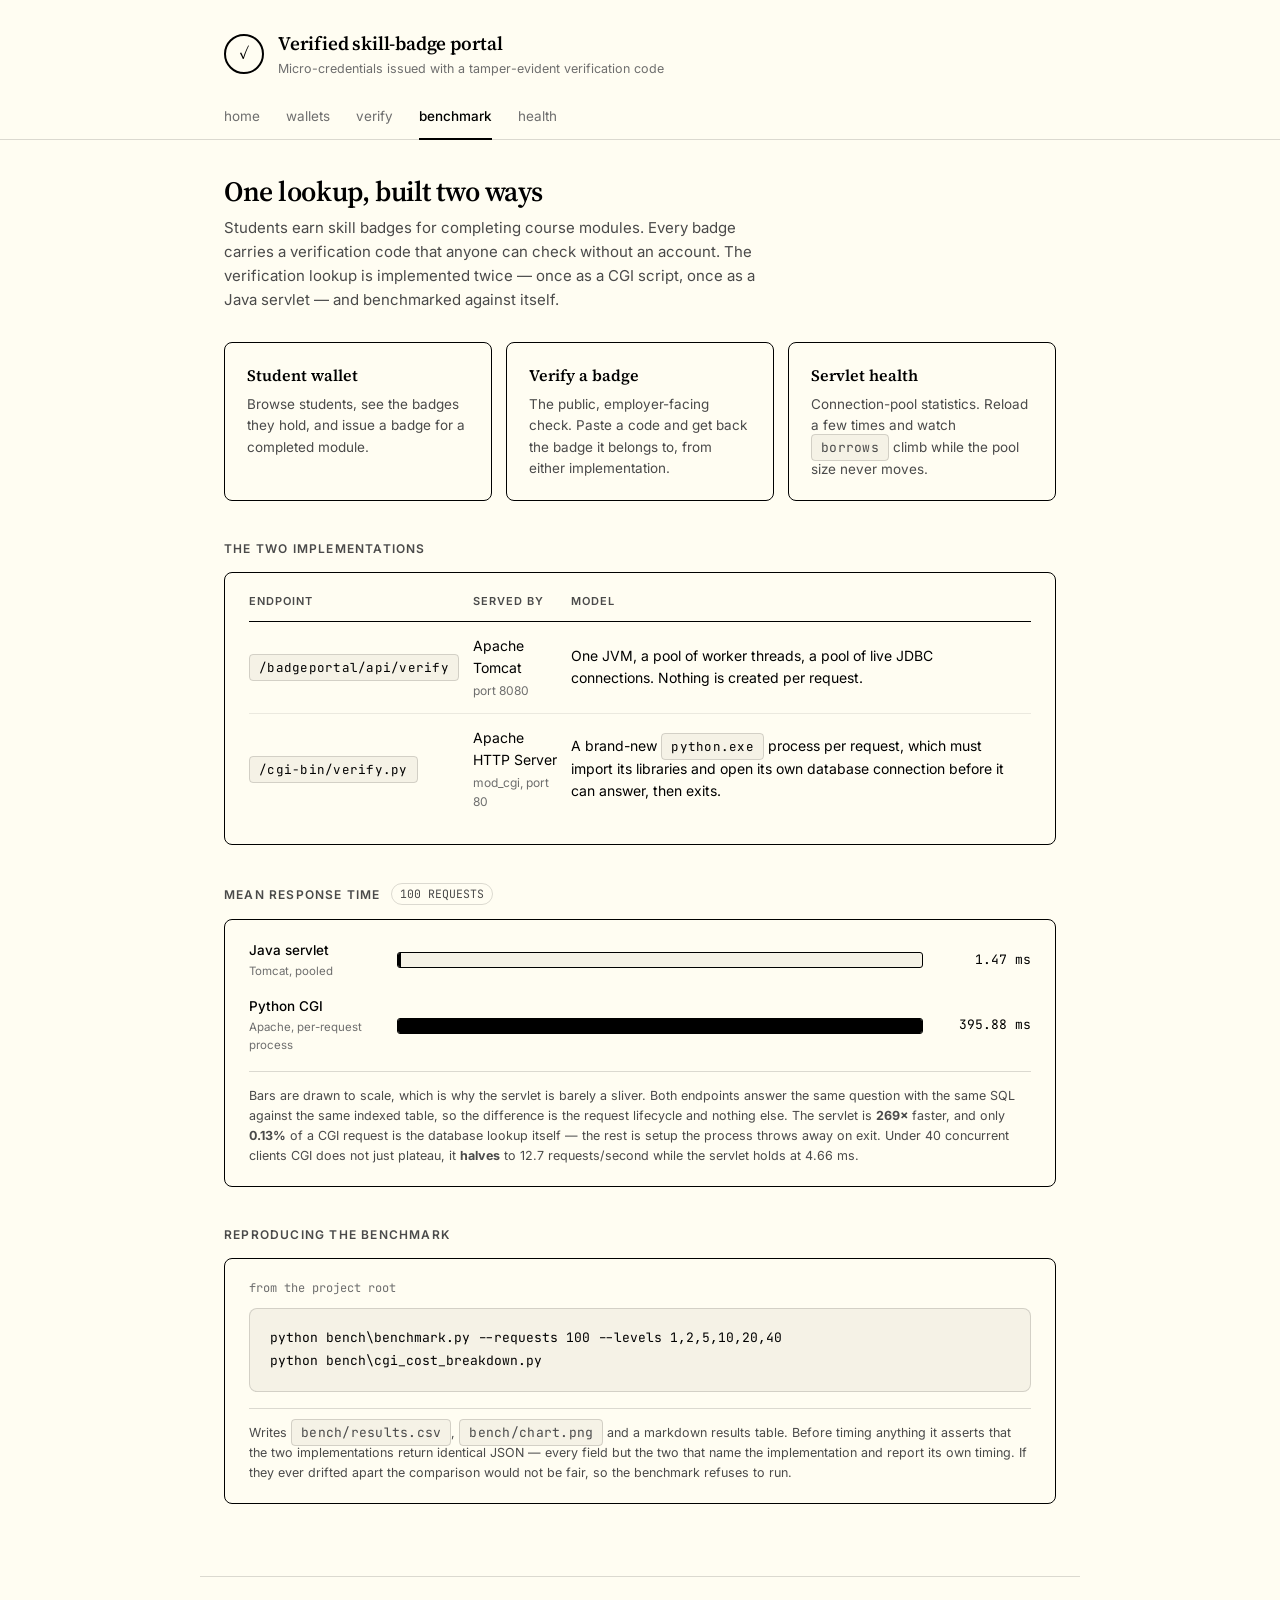
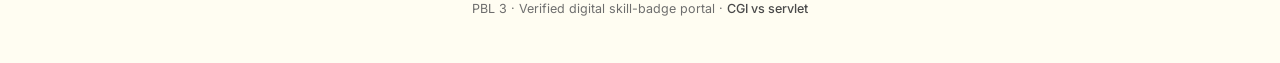
==== servlet/web/benchmark.html @ ac819dee "Phase 3: landing page, role selection, benchmark relocation Adds pages 1 and 2 of the specified flow" ====
<!DOCTYPE html>
<html lang="en">
<head>
<meta charset="UTF-8">
<meta name="viewport" content="width=device-width,initial-scale=1">
<title>CGI vs servlet benchmark</title>
<link rel="stylesheet" href="css/style.css">
</head>
<body>

<header class="site-header">
  <div class="seal" aria-hidden="true">&#10003;</div>
  <div>
    <a class="brand" href="index.html">Verified skill-badge portal</a>
    <p class="tagline">Micro-credentials issued with a tamper-evident verification code</p>
  </div>
</header>

<nav class="nav-tabs">
  <ul>
    <li><a href="index.html">home</a></li>
    <li><a href="wallet">wallets</a></li>
    <li><a href="verify.html">verify</a></li>
    <li><a href="benchmark.html" class="is-active" aria-current="page">benchmark</a></li>
    <li><a href="health.html">health</a></li>
  </ul>
</nav>

<main class="wrap">

  <header class="page-head">
    <h1>One lookup, built two ways</h1>
    <p class="sub">
      Students earn skill badges for completing course modules. Every badge
      carries a verification code that anyone can check without an account.
      The verification lookup is implemented twice &mdash; once as a CGI
      script, once as a Java servlet &mdash; and benchmarked against itself.
    </p>
  </header>

  <div class="tiles">

    <a class="tile" href="wallet">
      <h3>Student wallet</h3>
      <p>Browse students, see the badges they hold, and issue a badge for a
         completed module.</p>
    </a>

    <a class="tile" href="verify.html">
      <h3>Verify a badge</h3>
      <p>The public, employer-facing check. Paste a code and get back the
         badge it belongs to, from either implementation.</p>
    </a>

    <a class="tile" href="health.html">
      <h3>Servlet health</h3>
      <p>Connection-pool statistics. Reload a few times and watch
         <code>borrows</code> climb while the pool size never moves.</p>
    </a>

  </div>

  <h2 class="section">The two implementations</h2>
  <div class="card">
    <table class="grid">
      <thead>
        <tr><th>Endpoint</th><th>Served by</th><th>Model</th></tr>
      </thead>
      <tbody>
        <tr>
          <td><code>/badgeportal/api/verify</code></td>
          <td>Apache Tomcat<span class="unit-inline">port 8080</span></td>
          <td>One JVM, a pool of worker threads, a pool of live JDBC
              connections. Nothing is created per request.</td>
        </tr>
        <tr>
          <td><code>/cgi-bin/verify.py</code></td>
          <td>Apache HTTP Server<span class="unit-inline">mod_cgi, port 80</span></td>
          <td>A brand-new <code>python.exe</code> process per request, which
              must import its libraries and open its own database connection
              before it can answer, then exits.</td>
        </tr>
      </tbody>
    </table>
  </div>

  <h2 class="section">Mean response time <span class="count">100 requests</span></h2>
  <div class="card">
    <div class="bench">

      <div class="bench-row">
        <div class="bench-label">Java servlet<span>Tomcat, pooled</span></div>
        <div class="bench-track">
          <div class="bench-fill" style="width:0.37%"></div>
        </div>
        <div class="bench-value">1.47 ms</div>
      </div>

      <div class="bench-row">
        <div class="bench-label">Python CGI<span>Apache, per-request process</span></div>
        <div class="bench-track">
          <div class="bench-fill" style="width:100%"></div>
        </div>
        <div class="bench-value">395.88 ms</div>
      </div>

    </div>
    <p class="bench-note">
      Bars are drawn to scale, which is why the servlet is barely a sliver.
      Both endpoints answer the same question with the same SQL against the
      same indexed table, so the difference is the request lifecycle and
      nothing else. The servlet is <strong>269&times;</strong> faster, and
      only <strong>0.13%</strong> of a CGI request is the database lookup
      itself &mdash; the rest is setup the process throws away on exit.
      Under 40 concurrent clients CGI does not just plateau, it
      <strong>halves</strong> to 12.7 requests/second while the servlet holds
      at 4.66&nbsp;ms.
    </p>
  </div>

  <h2 class="section">Reproducing the benchmark</h2>
  <div class="card">
    <p class="code-caption">from the project root</p>
    <pre class="code-block">python bench\benchmark.py --requests 100 --levels 1,2,5,10,20,40
python bench\cgi_cost_breakdown.py</pre>
    <p class="bench-note">
      Writes <code>bench/results.csv</code>, <code>bench/chart.png</code> and a
      markdown results table. Before timing anything it asserts that the two
      implementations return identical JSON &mdash; every field but the two
      that name the implementation and report its own timing. If they ever
      drifted apart the comparison would not be fair, so the benchmark
      refuses to run.
    </p>
  </div>

</main>

<footer class="site-foot">
  PBL 3 &middot; Verified digital skill-badge portal &middot;
  <strong>CGI vs servlet</strong>
</footer>

</body>
</html>
---- servlet/web/css/style.css ----
/* =====================================================================
   Verified Digital Skill-Badge Portal -- stylesheet

   Two colours only: cream #FFFDF2 and black #000000, plus tints of
   those two for hierarchy. No third hue anywhere -- badge tiers are
   distinguished by letter and border weight rather than by colour.

   Three typefaces, each with a job:
     serif      headings -- the certificate/document voice
     sans       body and UI
     monospace  verification codes, timestamps, response times,
                endpoint paths, JSON

   Flat by design: no gradients, no drop shadows.
   ===================================================================== */

@import url('https://fonts.googleapis.com/css2?family=Inter:wght@400;500;600&family=JetBrains+Mono:wght@400;500&family=Playfair+Display:ital,wght@1,500;1,600&family=Source+Serif+4:opsz,wght@8..60,400;8..60,600&display=swap');

:root {
  /* The palette. Everything below is one of these two, or a tint. */
  --cream:      #FFFDF2;   /* page ground and card surfaces */
  --cream-sunk: #F5F2E6;   /* code blocks, table heads, bar tracks */
  --black:      #000000;   /* text, borders, bar fills, buttons */
  --ink-soft:   #4A4A4A;   /* secondary text */
  --ink-muted:  #6E6E6E;   /* tertiary text, inactive nav */
  --hairline:   rgba(0, 0, 0, 0.14);
  --hairline-2: rgba(0, 0, 0, 0.08);

  --radius:   8px;
  --border:   1px solid var(--black);

  --serif: "Source Serif 4", Lora, Georgia, "Times New Roman", serif;
  --sans:  Inter, -apple-system, BlinkMacSystemFont, "Segoe UI", Roboto, Arial, sans-serif;
  --mono:  "JetBrains Mono", ui-monospace, "Cascadia Mono", Consolas, "Courier New", monospace;

  /* Display face, used ONLY for the landing title. Playfair Display
     Italic is magnificent at 150px and unreadable in a table row, so it
     is deliberately not part of the type scale. */
  --display: "Playfair Display", "Source Serif 4", Georgia, serif;
}

/* A deliberate single look. The palette is the paper a certificate is
   printed on, so it does not invert with the viewer theme. */
html { color-scheme: light; }

* { box-sizing: border-box; }

body {
  margin: 0;
  background: var(--cream);
  color: var(--black);
  font-family: var(--sans);
  font-size: 15px;
  line-height: 1.6;
  -webkit-font-smoothing: antialiased;
}

.wrap { max-width: 880px; margin: 0 auto; padding: 0 24px 72px; }

/* --- site header ---------------------------------------------------- */
.site-header {
  max-width: 880px;
  margin: 0 auto;
  padding: 28px 24px 18px;
  display: flex;
  align-items: center;
  gap: 14px;
}

.seal {
  width: 40px; height: 40px; flex: 0 0 40px;
  border: 2px solid var(--black);
  border-radius: 50%;
  display: grid; place-items: center;
  font-family: var(--serif);
  font-size: 17px;
  line-height: 1;
}

.site-header h1,
.site-header .brand {
  font-family: var(--serif);
  font-size: 19px;
  font-weight: 600;
  letter-spacing: -0.01em;
  margin: 0;
  color: var(--black);
  text-decoration: none;
  display: block;
}

.site-header .tagline {
  margin: 1px 0 0;
  font-size: 12.5px;
  color: var(--ink-muted);
}

/* --- nav ------------------------------------------------------------ */
.nav-tabs {
  border-bottom: 1px solid var(--hairline);
  margin-bottom: 34px;
}

.nav-tabs ul {
  max-width: 880px;
  margin: 0 auto;
  padding: 0 24px;
  display: flex;
  gap: 26px;
  list-style: none;
}

.nav-tabs a {
  display: block;
  padding: 9px 0 10px;
  font-size: 13.5px;
  color: var(--ink-muted);
  text-decoration: none;
  border-bottom: 2px solid transparent;
  margin-bottom: -1px;
}

.nav-tabs a:hover { color: var(--black); }

.nav-tabs a.is-active {
  color: var(--black);
  font-weight: 500;
  border-bottom-color: var(--black);
}

/* --- page heading --------------------------------------------------- */
.page-head { margin-bottom: 30px; }

.page-head h1 {
  font-family: var(--serif);
  font-size: 28px;
  font-weight: 600;
  letter-spacing: -0.015em;
  line-height: 1.25;
  margin: 0 0 7px;
}

.sub { color: var(--ink-soft); margin: 0; max-width: 62ch; }

.eyebrow { margin: 0 0 12px; font-size: 13px; }
.eyebrow a { color: var(--ink-muted); text-decoration: none; }
.eyebrow a:hover { color: var(--black); text-decoration: underline; }

h2.section {
  font-size: 12px;
  font-weight: 600;
  text-transform: uppercase;
  letter-spacing: 0.1em;
  color: var(--ink-soft);
  margin: 38px 0 14px;
  display: flex;
  align-items: center;
  gap: 10px;
}

.count {
  font-family: var(--mono);
  font-size: 11.5px;
  font-weight: 400;
  letter-spacing: 0;
  border: 1px solid var(--hairline);
  border-radius: 999px;
  padding: 1px 8px;
  color: var(--ink-soft);
}

/* --- cards ---------------------------------------------------------- */
.card {
  background: var(--cream);
  border: var(--border);
  border-radius: var(--radius);
  padding: 20px 24px;
  overflow-x: auto;
}

.card.empty {
  color: var(--ink-soft);
  text-align: center;
  padding: 34px 24px;
}

.card.empty h2 {
  font-family: var(--serif);
  font-weight: 600;
  margin-top: 0;
  color: var(--black);
}

/* --- badge cards ---------------------------------------------------- */
.badges { display: grid; gap: 14px; }

.badge {
  display: flex;
  gap: 18px;
  align-items: flex-start;
  background: var(--cream);
  border: var(--border);
  border-radius: var(--radius);
  padding: 20px 22px;
}

.badge.revoked { opacity: 0.5; }
.badge-body { flex: 1; min-width: 0; }

/* The verification code sits on the right, monospace, with the mark that
   says the portal stands behind it. */
.badge-aside {
  flex: 0 0 auto;
  display: flex;
  flex-direction: column;
  align-items: flex-end;
  gap: 9px;
  padding-left: 8px;
}

.badge-aside .code-row { justify-content: flex-end; }

.badge h3 {
  font-family: var(--serif);
  font-size: 17px;
  font-weight: 600;
  margin: 0 0 3px;
  letter-spacing: -0.01em;
}

.unit { margin: 0 0 9px; color: var(--ink-muted); font-size: 13px; }

.meta {
  margin: 0 0 13px;
  font-size: 12.5px;
  color: var(--ink-soft);
  font-family: var(--mono);
}

/* Tier is carried by the letter and the weight of the ring, never by
   colour: filled = gold, double rule = silver, hairline = bronze. */
.medal {
  width: 44px; height: 44px; flex: 0 0 44px;
  border-radius: 50%;
  display: grid; place-items: center;
  font-family: var(--serif);
  font-weight: 600;
  font-size: 17px;
  color: var(--black);
  background: transparent;
  border: 1px solid var(--black);
}

.tier-gold   .medal { background: var(--black); color: var(--cream); border-width: 2px; }
.tier-silver .medal { border-width: 2px; }
.tier-bronze .medal { border-width: 1px; }

.pill {
  display: inline-block;
  font-family: var(--sans);
  font-size: 10.5px;
  font-weight: 600;
  letter-spacing: 0.09em;
  text-transform: uppercase;
  padding: 1px 8px;
  border: 1px solid var(--black);
  border-radius: 999px;
  margin-right: 4px;
}

.tier-gold .pill { background: var(--black); color: var(--cream); }

.code-row {
  display: flex;
  flex-wrap: wrap;
  gap: 8px;
  align-items: center;
  margin: 0;
}

code, .mono {
  font-family: var(--mono);
  font-size: 13px;
  letter-spacing: 0.02em;
}

code {
  background: var(--cream-sunk);
  border: 1px solid var(--hairline);
  border-radius: 4px;
  padding: 4px 9px;
}

.verified-mark {
  font-family: var(--sans);
  font-size: 12.5px;
  color: var(--black);
  margin-left: 2px;
}

.warn {
  font-family: var(--mono);
  font-size: 12.5px;
  margin: 11px 0 0;
  padding-top: 10px;
  border-top: 1px solid var(--hairline);
}

/* --- buttons and inputs --------------------------------------------- */
.btn {
  display: inline-block;
  font: inherit;
  font-size: 14px;
  font-weight: 500;
  background: var(--black);
  color: var(--cream);
  border: 1px solid var(--black);
  border-radius: var(--radius);
  padding: 9px 18px;
  text-decoration: none;
  cursor: pointer;
}

.btn:hover { background: #1a1a1a; }
.btn:disabled { opacity: 0.45; cursor: default; }
.btn.small { padding: 4px 12px; font-size: 12.5px; }

.btn.ghost {
  background: transparent;
  color: var(--black);
  border-color: var(--black);
}

.btn.ghost:hover { background: var(--cream-sunk); }

input[type="text"], select {
  font: inherit;
  font-family: var(--mono);
  font-size: 14px;
  width: 100%;
  padding: 11px 14px;
  color: var(--black);
  background: var(--cream);
  border: var(--border);
  border-radius: var(--radius);
}

input[type="text"]::placeholder { color: var(--ink-muted); }

:focus-visible {
  outline: 2px solid var(--black);
  outline-offset: 2px;
}

label {
  display: block;
  font-size: 11.5px;
  font-weight: 600;
  text-transform: uppercase;
  letter-spacing: 0.09em;
  color: var(--ink-soft);
  margin-bottom: 7px;
}

/* --- implementation switch ------------------------------------------ */
.impl-switch { display: flex; gap: 10px; }

.impl-switch button {
  flex: 1;
  font: inherit;
  font-size: 13px;
  padding: 9px 12px;
  cursor: pointer;
  color: var(--ink-soft);
  background: transparent;
  border: var(--border);
  border-radius: var(--radius);
}

.impl-switch button:hover { background: var(--cream-sunk); }

.impl-switch button[aria-pressed="true"] {
  background: var(--black);
  color: var(--cream);
  font-weight: 500;
}

/* --- tables --------------------------------------------------------- */
table.grid { width: 100%; border-collapse: collapse; font-size: 14px; }

table.grid th {
  text-align: left;
  font-size: 11px;
  font-weight: 600;
  text-transform: uppercase;
  letter-spacing: 0.09em;
  color: var(--ink-soft);
  border-bottom: 1px solid var(--black);
  padding: 0 14px 10px 0;
}

table.grid td {
  padding: 13px 14px 13px 0;
  border-bottom: 1px solid var(--hairline-2);
  vertical-align: middle;
}

table.grid tr:last-child td { border-bottom: none; }

table.grid td code { font-size: 12.5px; }

.unit-inline {
  display: block;
  color: var(--ink-muted);
  font-size: 12px;
  margin-top: 1px;
}

/* --- verification result -------------------------------------------- */
.result { margin-top: 24px; }

.verdict {
  display: flex;
  align-items: baseline;
  gap: 9px;
  font-family: var(--serif);
  font-size: 20px;
  font-weight: 600;
  margin: 0 0 5px;
}

.verdict-sub { margin: 0 0 18px; color: var(--ink-soft); font-size: 14px; }

.result.invalid .verdict-sub { color: var(--black); }

dl.facts {
  display: grid;
  grid-template-columns: max-content 1fr;
  gap: 10px 24px;
  margin: 0;
  font-size: 14px;
  border-top: 1px solid var(--hairline);
  padding-top: 16px;
}

dl.facts dt {
  font-size: 11px;
  font-weight: 600;
  text-transform: uppercase;
  letter-spacing: 0.09em;
  color: var(--ink-soft);
  padding-top: 2px;
}

dl.facts dd { margin: 0; }
dl.facts dd.mono { font-size: 13px; }

.served {
  margin-top: 18px;
  padding-top: 14px;
  border-top: 1px solid var(--hairline);
  font-family: var(--mono);
  font-size: 12px;
  color: var(--ink-soft);
}

/* --- home tiles ----------------------------------------------------- */
.tiles {
  display: grid;
  gap: 14px;
  grid-template-columns: repeat(auto-fit, minmax(240px, 1fr));
}

.tile {
  display: block;
  text-decoration: none;
  color: inherit;
  background: var(--cream);
  border: var(--border);
  border-radius: var(--radius);
  padding: 20px 22px;
}

.tile:hover { background: var(--cream-sunk); }

.tile h3 {
  font-family: var(--serif);
  font-size: 16px;
  font-weight: 600;
  margin: 0 0 5px;
}

.tile p { margin: 0; color: var(--ink-soft); font-size: 13.5px; }

/* --- benchmark bars ------------------------------------------------- */
.bench { display: grid; gap: 16px; }

.bench-row {
  display: grid;
  grid-template-columns: 132px minmax(0, 1fr) 92px;
  align-items: center;
  gap: 16px;
}

.bench-label { font-size: 13.5px; font-weight: 500; }

.bench-label span {
  display: block;
  font-size: 11.5px;
  font-weight: 400;
  color: var(--ink-muted);
}

.bench-track {
  height: 16px;
  background: var(--cream-sunk);
  border: 1px solid var(--black);
  border-radius: 3px;
  overflow: hidden;
}

.bench-fill {
  height: 100%;
  background: var(--black);
  min-width: 3px;
}

.bench-value {
  font-family: var(--mono);
  font-size: 13px;
  text-align: right;
}

.bench-note {
  margin: 16px 0 0;
  padding-top: 14px;
  border-top: 1px solid var(--hairline);
  font-size: 12.5px;
  color: var(--ink-soft);
}

/* --- code block ----------------------------------------------------- */
.code-block {
  font-family: var(--mono);
  font-size: 13px;
  line-height: 1.75;
  white-space: pre;
  overflow-x: auto;
  background: var(--cream-sunk);
  border: 1px solid var(--hairline);
  border-radius: var(--radius);
  padding: 18px 20px;
  margin: 0;
  color: var(--black);
}

.code-caption {
  margin: 0 0 10px;
  font-family: var(--mono);
  font-size: 12px;
  color: var(--ink-muted);
}

/* =====================================================================
   Landing page (page 1 of the flow)

   The whole viewport is the control: tap, click or press Enter anywhere
   to continue. The footer links are the one exception, and the script
   checks for them before starting the transition.
   ===================================================================== */

.landing-body {
  min-height: 100vh;
  display: flex;
  flex-direction: column;
  cursor: pointer;
  opacity: 1;
  transform: translateY(0);
  transition: opacity 420ms ease, transform 420ms ease;
}

.landing-body.is-leaving {
  opacity: 0;
  transform: translateY(-14px);
}

.landing {
  flex: 1;
  display: flex;
  flex-direction: column;
  justify-content: center;
  align-items: flex-start;
  padding: 6vh 6vw 0;
  outline: none;
}

.landing.is-focused .landing-cue,
.landing:focus-visible .landing-cue {
  outline: 2px solid var(--black);
  outline-offset: 6px;
}

.landing-title {
  font-family: var(--display);
  font-style: italic;
  font-weight: 500;
  /* Fills the screen at any size without ever overflowing it. */
  font-size: clamp(3.4rem, 15.5vw, 13rem);
  line-height: 0.92;
  letter-spacing: -0.022em;
  margin: 0;
  color: var(--black);
}

.landing-cue {
  font-family: var(--sans);
  font-size: clamp(0.85rem, 1.5vw, 1.05rem);
  letter-spacing: 0.16em;
  text-transform: lowercase;
  color: var(--ink-muted);
  margin: clamp(28px, 5vh, 56px) 0 0;
  display: inline-block;
}

.landing-foot {
  padding: 0 6vw 5vh;
  font-size: 12.5px;
  letter-spacing: 0.04em;
  color: var(--ink-muted);
  display: flex;
  gap: 12px;
  align-items: center;
}

.landing-foot a {
  color: var(--ink-soft);
  text-decoration: none;
  border-bottom: 1px solid var(--hairline);
  padding-bottom: 1px;
  cursor: pointer;
}

.landing-foot a:hover {
  color: var(--black);
  border-bottom-color: var(--black);
}

/* A viewer who has asked for less motion gets none of it. */
@media (prefers-reduced-motion: reduce) {
  .landing-body,
  .landing-body.is-leaving {
    transition: none;
    opacity: 1;
    transform: none;
  }
}

/* --- signed-in bar --------------------------------------------------- */
.session-bar {
  border-bottom: 1px solid var(--hairline);
  background: var(--cream-sunk);
  margin-top: -34px;
  margin-bottom: 34px;
}

.session-inner {
  max-width: 880px;
  margin: 0 auto;
  padding: 9px 24px;
  display: flex;
  align-items: center;
  justify-content: space-between;
  gap: 14px;
  font-size: 13px;
  color: var(--ink-soft);
}

.session-inner strong { color: var(--black); font-weight: 600; }

.role-chip {
  display: inline-block;
  font-size: 10px;
  font-weight: 600;
  letter-spacing: 0.09em;
  padding: 1px 7px;
  margin-left: 4px;
  border: 1px solid var(--black);
  border-radius: 999px;
  color: var(--black);
}

/* --- forms ----------------------------------------------------------- */
.wrap.narrow { max-width: 520px; }

.field { margin-bottom: 18px; }

.form-error {
  margin: 0 0 18px;
  padding: 11px 14px;
  border: 1px solid var(--black);
  border-radius: var(--radius);
  background: var(--cream-sunk);
  font-size: 13.5px;
  font-weight: 500;
}

input[type="email"], input[type="password"], input[type="url"], textarea {
  font: inherit;
  font-size: 14px;
  width: 100%;
  padding: 11px 14px;
  color: var(--black);
  background: var(--cream);
  border: var(--border);
  border-radius: var(--radius);
}

textarea { font-family: var(--sans); min-height: 90px; resize: vertical; }

/* --- stat numbers on dashboard tiles ---------------------------------- */
.stat-number {
  font-family: var(--serif);
  font-size: 34px;
  font-weight: 600;
  line-height: 1.1;
  margin: 6px 0 4px;
  color: var(--black);
}

/* --- footer --------------------------------------------------------- */
.site-foot {
  max-width: 880px;
  margin: 0 auto;
  padding: 22px 24px 44px;
  border-top: 1px solid var(--hairline);
  text-align: center;
  font-size: 12.5px;
  color: var(--ink-muted);
}

.site-foot strong { font-weight: 500; color: var(--ink-soft); }

/* --- narrow screens ------------------------------------------------- */
@media (max-width: 620px) {
  .badge { flex-direction: column; }
  .badge-aside { align-items: flex-start; padding-left: 0; }
  .badge-aside .code-row { justify-content: flex-start; }
  .bench-row { grid-template-columns: 1fr; gap: 6px; }
  .bench-value { text-align: left; }
  dl.facts { grid-template-columns: 1fr; gap: 2px 0; }
  dl.facts dd { margin-bottom: 12px; }
  .nav-tabs ul { gap: 18px; }
}
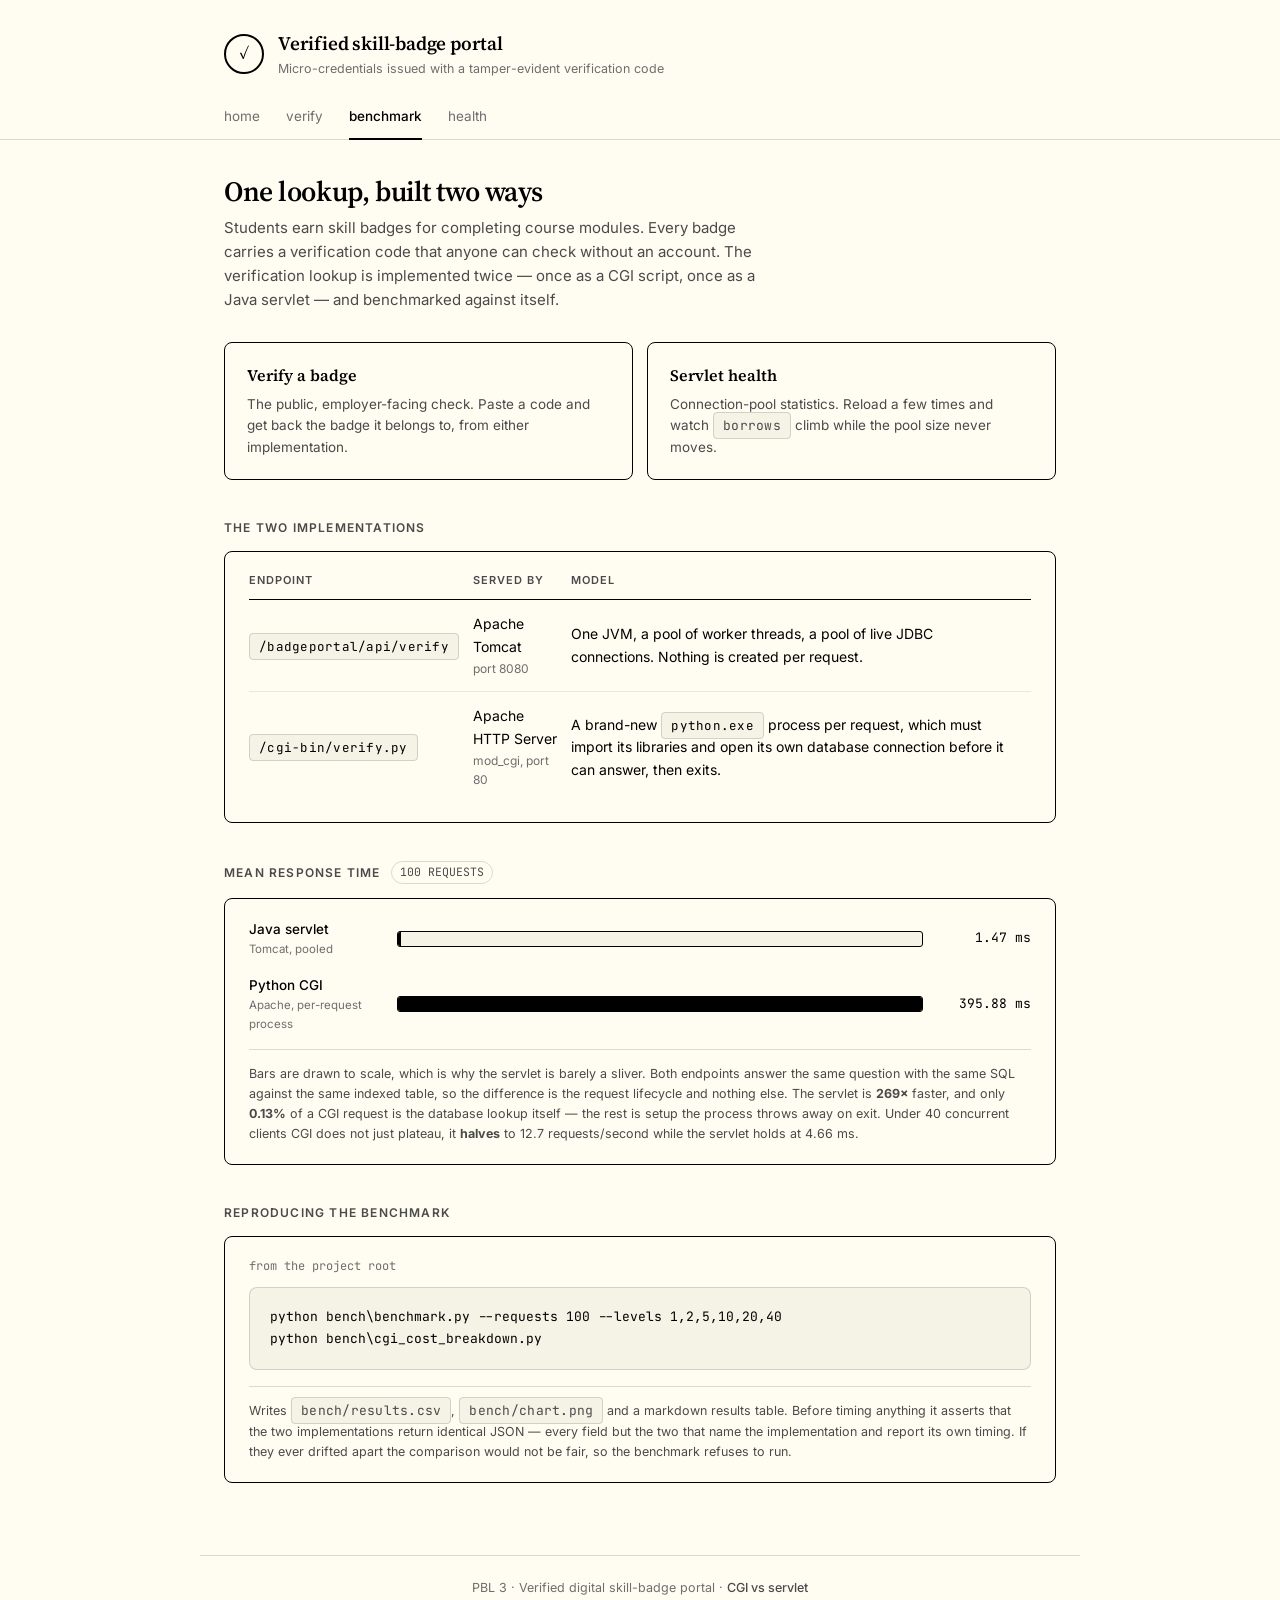
==== commit 4d3e7695: "Restrict the student directory to admins; verify stays public The wallet was mapped at /wallet with " ====
--- a/servlet/web/benchmark.html
+++ b/servlet/web/benchmark.html
@@ -19,7 +19,6 @@
 <nav class="nav-tabs">
   <ul>
     <li><a href="index.html">home</a></li>
-    <li><a href="wallet">wallets</a></li>
     <li><a href="verify.html">verify</a></li>
     <li><a href="benchmark.html" class="is-active" aria-current="page">benchmark</a></li>
     <li><a href="health.html">health</a></li>
@@ -40,11 +39,6 @@
 
   <div class="tiles">
 
-    <a class="tile" href="wallet">
-      <h3>Student wallet</h3>
-      <p>Browse students, see the badges they hold, and issue a badge for a
-         completed module.</p>
-    </a>
 
     <a class="tile" href="verify.html">
       <h3>Verify a badge</h3>
--- a/servlet/web/css/style.css
+++ b/servlet/web/css/style.css
@@ -492,6 +492,19 @@
 
 .tile p { margin: 0; color: var(--ink-soft); font-size: 13.5px; }
 
+/* The small line at the foot of a role tile: "Sign in required" or
+   "No account needed". Says what the choice costs before it is made. */
+.tile-foot {
+  margin-top: 12px !important;
+  padding-top: 10px;
+  border-top: 1px solid var(--hairline);
+  font-size: 11px !important;
+  font-weight: 500;
+  letter-spacing: 0.07em;
+  text-transform: uppercase;
+  color: var(--ink-muted) !important;
+}
+
 /* --- benchmark bars ------------------------------------------------- */
 .bench { display: grid; gap: 16px; }
 
@@ -655,6 +668,32 @@
   }
 }
 
+/* =====================================================================
+   Arrival fade
+
+   The landing page fades OUT on the way to the role page, but a full
+   page navigation means the next page would otherwise snap in -- an
+   elegant exit followed by an abrupt entrance, which reads worse than
+   no transition at all. This fades every page IN on arrival so the two
+   halves meet.
+
+   It starts from the stylesheet, not from script, so there is no frame
+   where unstyled content is visible. If JavaScript never runs, the
+   animation still completes on its own and the page is readable.
+   ===================================================================== */
+@keyframes page-arrive {
+  from { opacity: 0; transform: translateY(8px); }
+  to   { opacity: 1; transform: translateY(0); }
+}
+
+body:not(.landing-body) {
+  animation: page-arrive 320ms ease both;
+}
+
+@media (prefers-reduced-motion: reduce) {
+  body:not(.landing-body) { animation: none; }
+}
+
 /* --- signed-in bar --------------------------------------------------- */
 .session-bar {
   border-bottom: 1px solid var(--hairline);
@@ -716,6 +755,138 @@
 }
 
 textarea { font-family: var(--sans); min-height: 90px; resize: vertical; }
+
+/* --- form layout ------------------------------------------------------ */
+.field-row {
+  display: grid;
+  grid-template-columns: 1fr 1fr;
+  gap: 16px;
+}
+
+.field-hint {
+  margin: 7px 0 0;
+  font-size: 12px;
+  color: var(--ink-muted);
+  line-height: 1.5;
+}
+
+input[type="file"] {
+  font: inherit;
+  font-size: 13.5px;
+  width: 100%;
+  padding: 10px 12px;
+  background: var(--cream-sunk);
+  border: 1px dashed var(--black);
+  border-radius: var(--radius);
+  cursor: pointer;
+}
+
+input[type="file"]::file-selector-button {
+  font: inherit;
+  font-size: 12.5px;
+  font-weight: 500;
+  margin-right: 12px;
+  padding: 5px 12px;
+  color: var(--cream);
+  background: var(--black);
+  border: 1px solid var(--black);
+  border-radius: 6px;
+  cursor: pointer;
+}
+
+.form-note {
+  margin: 0 0 22px;
+  padding: 11px 14px;
+  border: 1px solid var(--black);
+  border-radius: var(--radius);
+  background: var(--cream-sunk);
+  font-size: 13.5px;
+  font-weight: 500;
+}
+
+/* --- claim status ------------------------------------------------------ */
+.status {
+  display: inline-block;
+  font-size: 10.5px;
+  font-weight: 600;
+  letter-spacing: 0.09em;
+  padding: 2px 9px;
+  border-radius: 999px;
+  border: 1px solid var(--black);
+}
+
+.status-approved { background: var(--black); color: var(--cream); }
+.status-pending  { background: transparent;  color: var(--black); }
+.status-rejected {
+  background: transparent;
+  color: var(--ink-soft);
+  border-style: dashed;
+}
+
+.review-note { font-style: italic; }
+
+@media (max-width: 620px) {
+  .field-row { grid-template-columns: 1fr; }
+}
+
+/* --- admin review queue ----------------------------------------------- */
+.review-card { margin-bottom: 14px; }
+
+.review-head {
+  display: flex;
+  justify-content: space-between;
+  align-items: flex-start;
+  gap: 16px;
+  margin-bottom: 14px;
+}
+
+.review-title {
+  font-family: var(--serif);
+  font-size: 17px;
+  font-weight: 600;
+  margin: 0 0 4px;
+}
+
+.review-meta { margin: 0; font-size: 12.5px; color: var(--ink-soft); }
+
+.review-evidence {
+  display: flex;
+  flex-wrap: wrap;
+  gap: 8px;
+  align-items: center;
+  padding: 13px 0;
+  border-top: 1px solid var(--hairline);
+  border-bottom: 1px solid var(--hairline);
+}
+
+.review-noevidence {
+  font-size: 12.5px;
+  font-style: italic;
+  color: var(--ink-muted);
+}
+
+.review-form { margin-top: 14px; }
+
+.review-controls {
+  display: flex;
+  flex-wrap: wrap;
+  gap: 10px;
+  align-items: center;
+}
+
+.review-controls label {
+  margin: 0;
+  white-space: nowrap;
+}
+
+.review-controls select { width: auto; min-width: 108px; }
+.review-controls input[type="text"] { flex: 1; min-width: 190px; width: auto; }
+
+@media (max-width: 620px) {
+  .review-head { flex-direction: column; }
+  .review-controls { flex-direction: column; align-items: stretch; }
+  .review-controls input[type="text"] { width: 100%; }
+}
 
 /* --- stat numbers on dashboard tiles ---------------------------------- */
 .stat-number {
